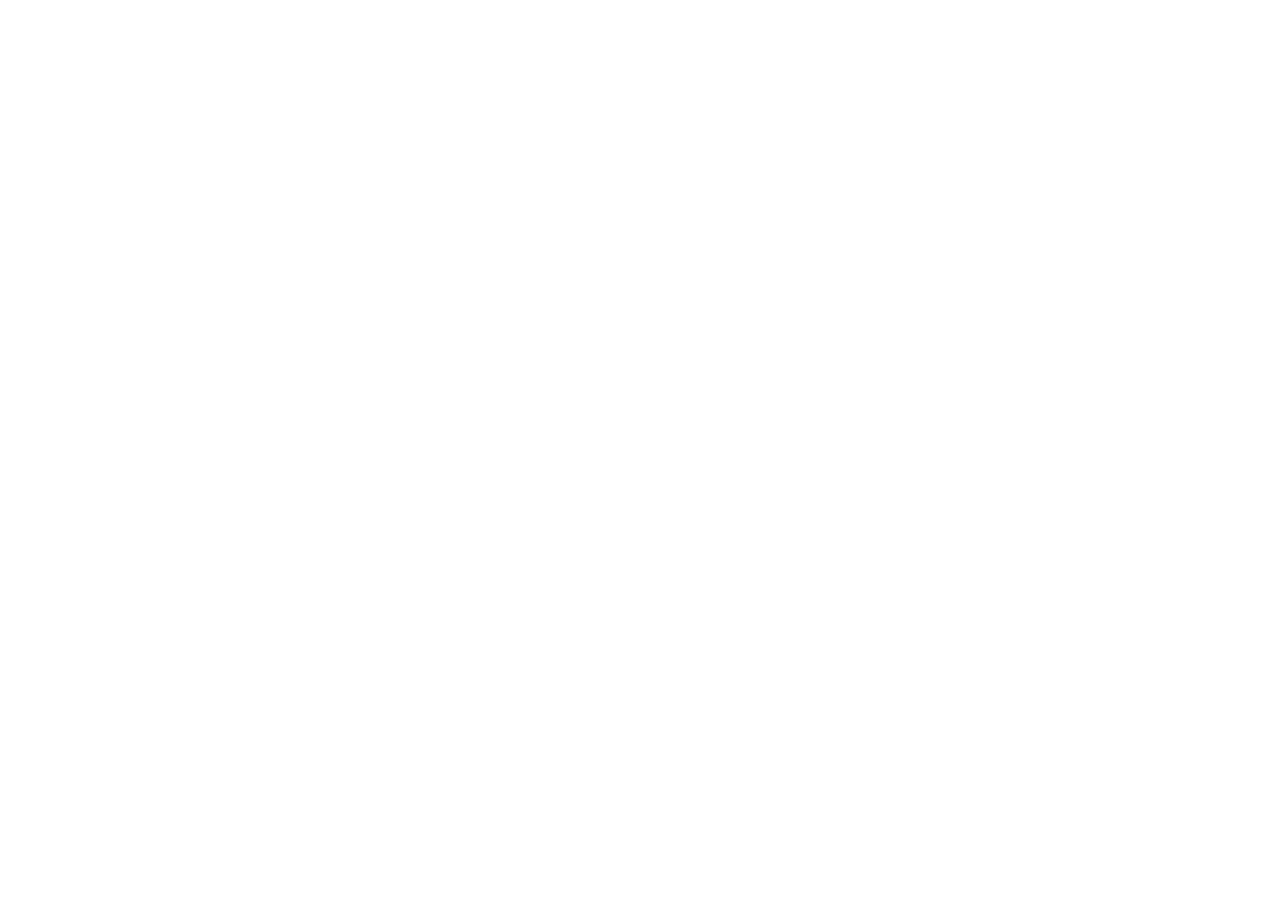
==== index.html @ b63dbd89 "refresh" ====
<!DOCTYPE html>
<html lang="ru">

<head>
    <meta charset="UTF-8">
    <meta http-equiv="X-UA-Compatible" content="IE=edge">
    <meta name="viewport" content="width=device-width, initial-scale=1.0">
    <title>Site</title>
</head>

<body>
    <div class="wrap">

    </div>
</body>

</html>
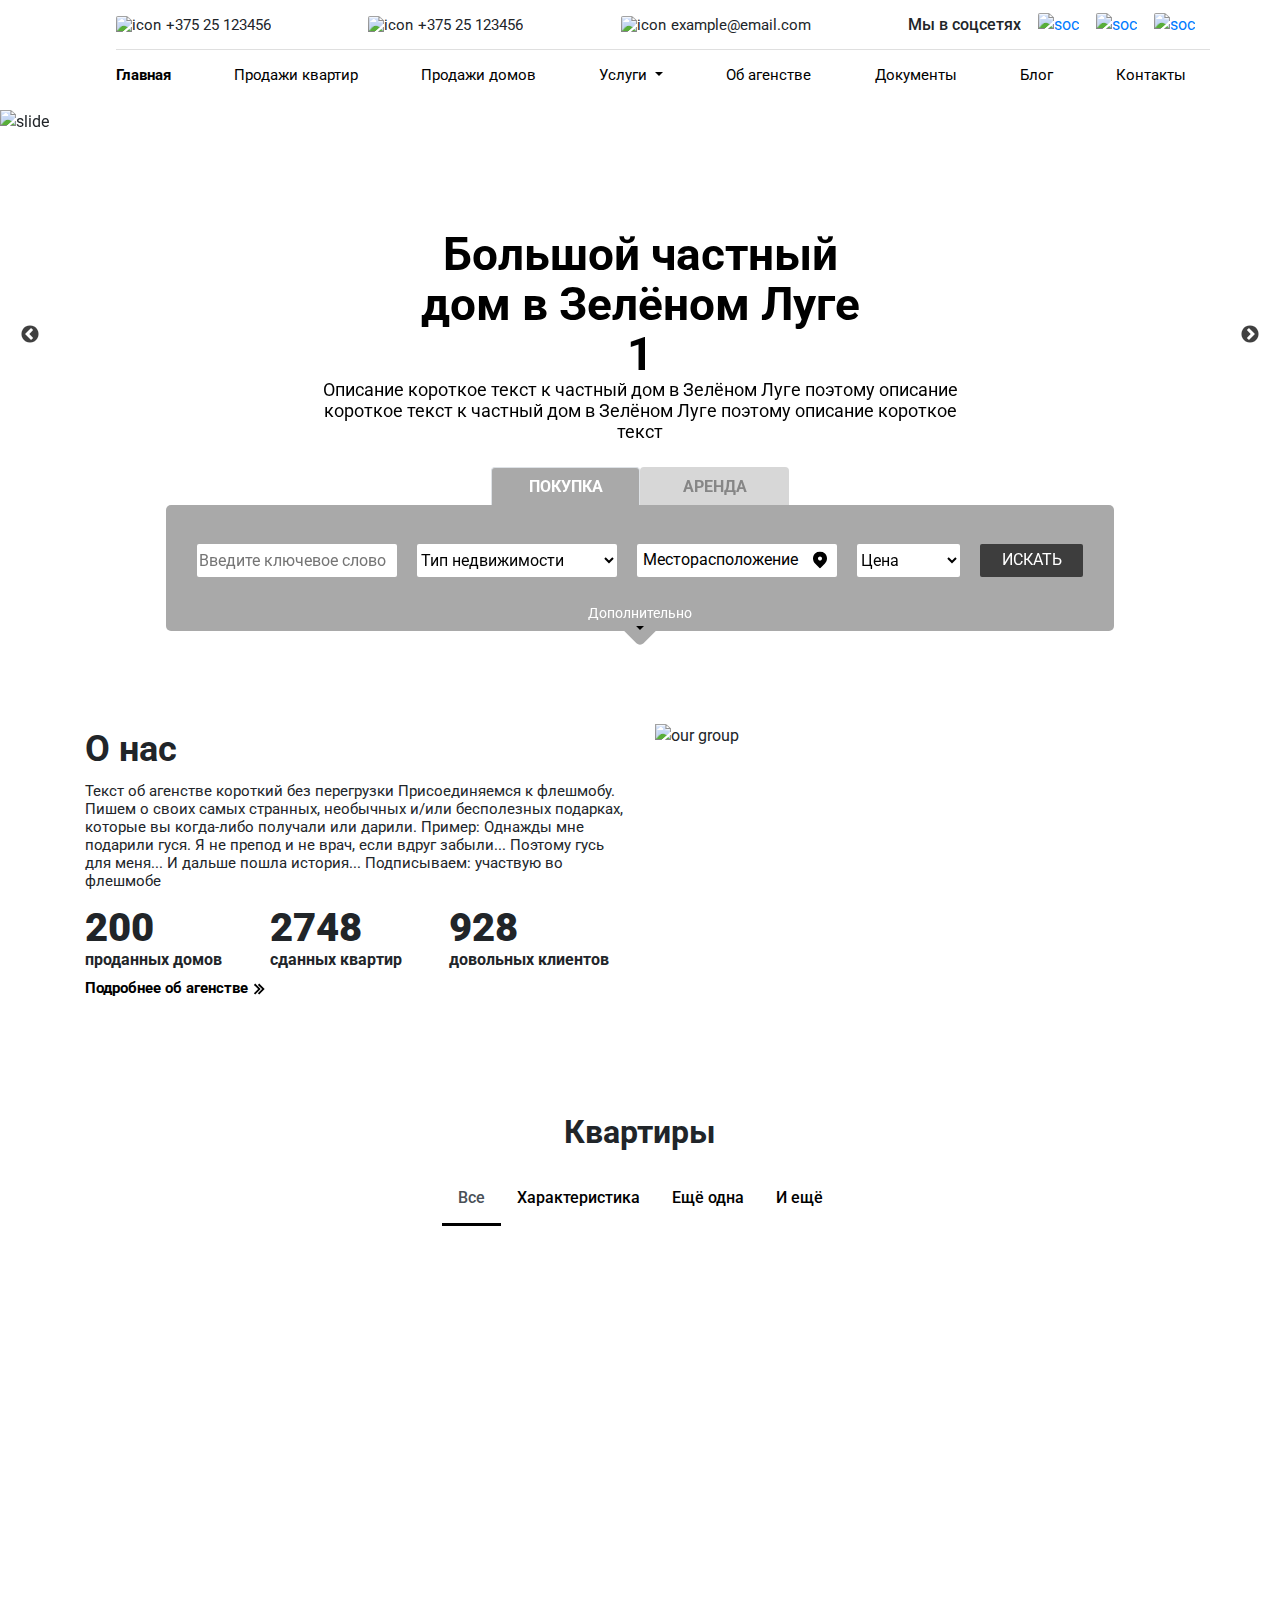
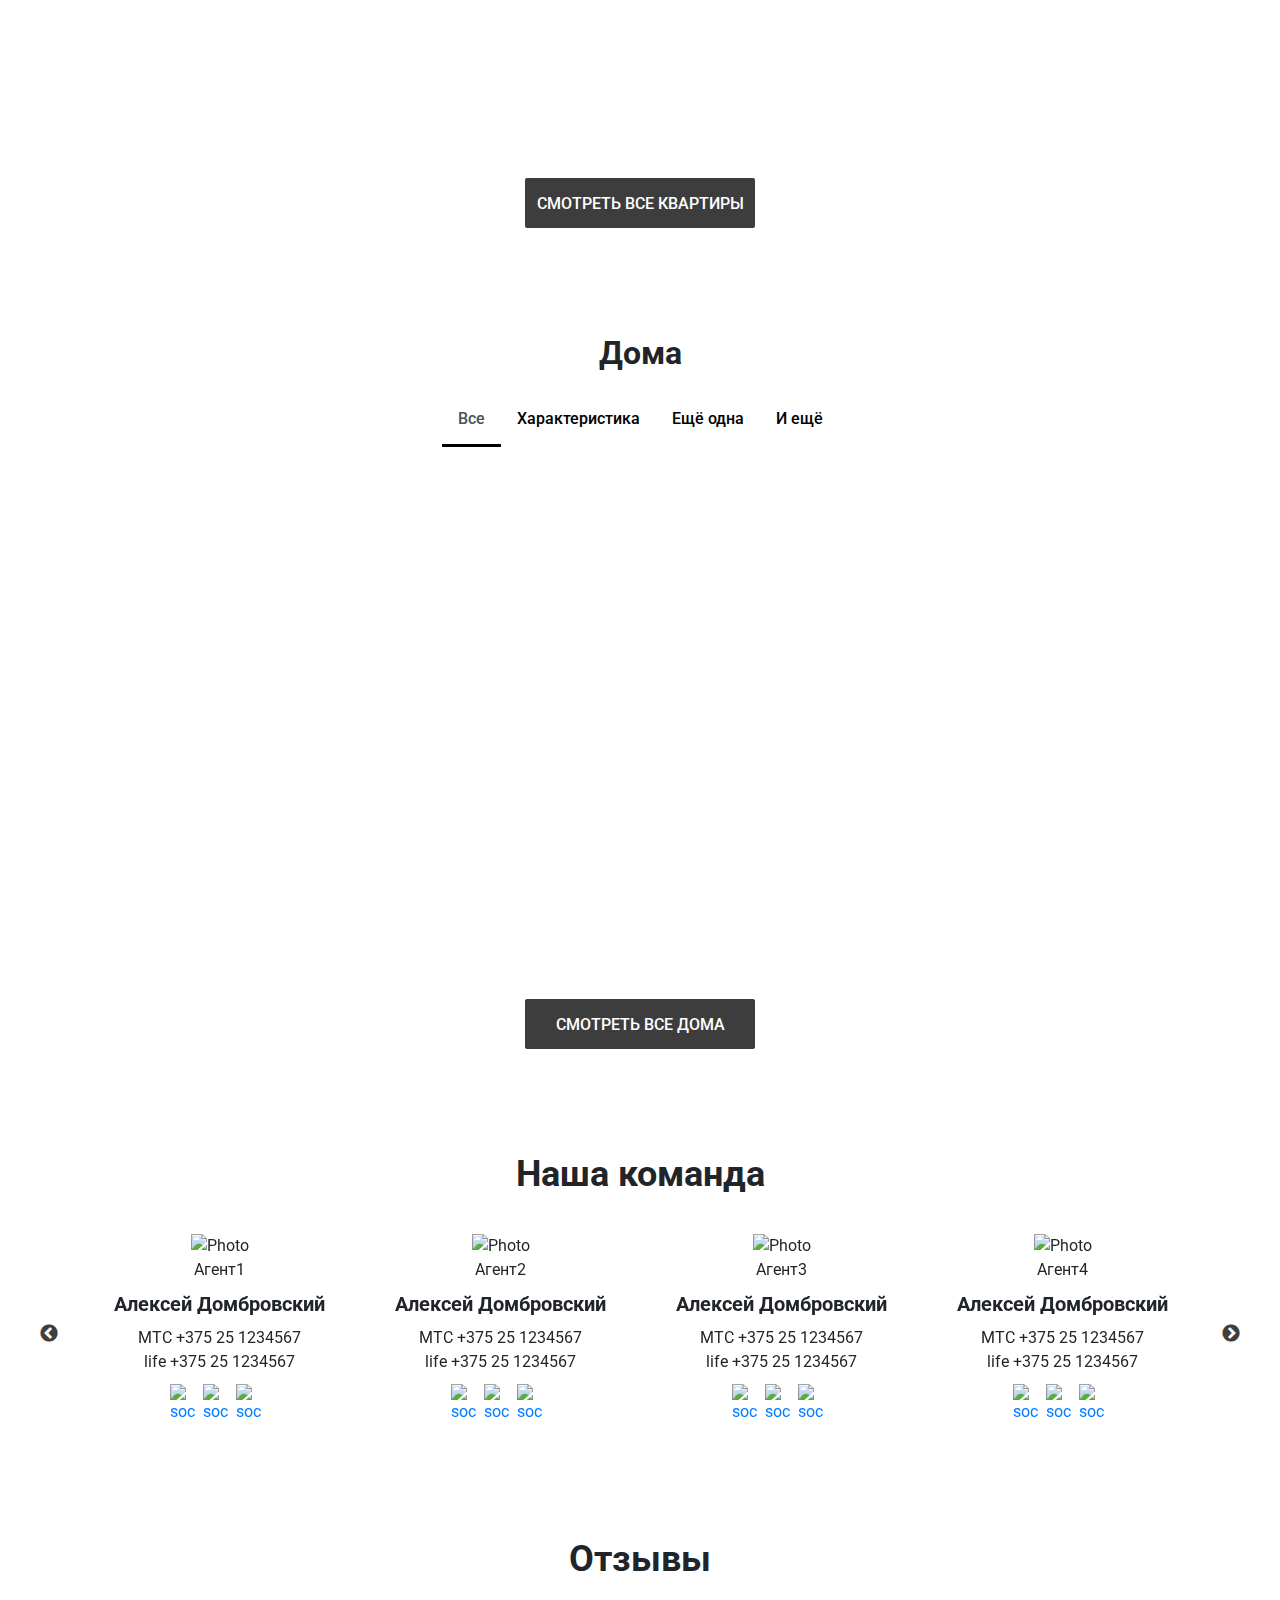
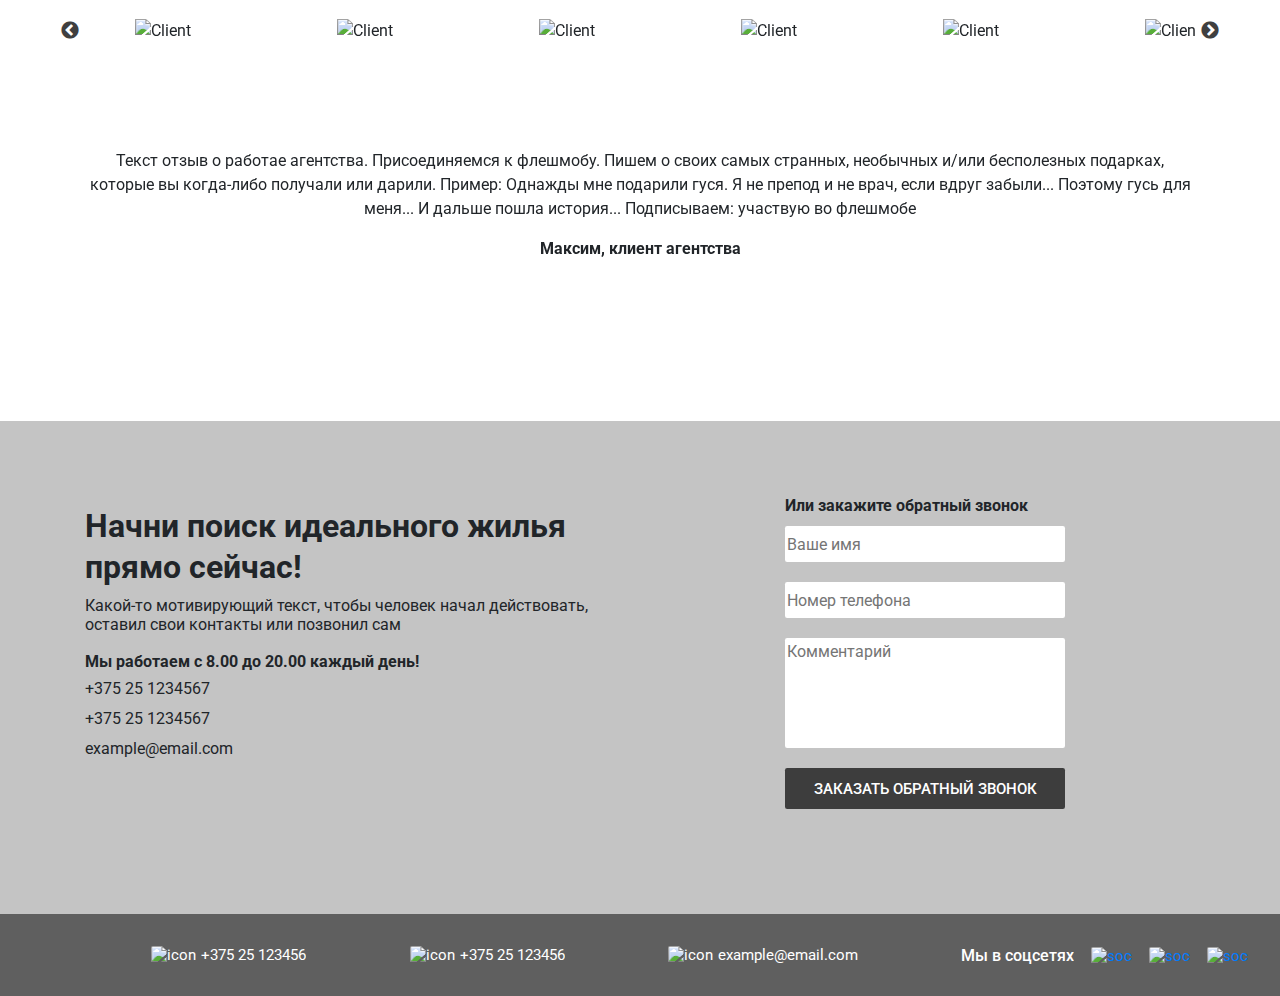
==== commit 702e17cc: "adding files" ====
--- a/index.html
+++ b/index.html
@@ -2,16 +2,1299 @@
 <html lang="ru">
 
 <head>
+    <title>Site</title>
     <meta charset="UTF-8">
     <meta http-equiv="X-UA-Compatible" content="IE=edge">
     <meta name="viewport" content="width=device-width, initial-scale=1.0">
-    <title>Site</title>
+    <link rel="shortcut icon" href="/favicon.png" type="image/png">
+    <link rel="stylesheet" href="https://stackpath.bootstrapcdn.com/bootstrap/4.5.2/css/bootstrap.min.css"
+        integrity="sha384-JcKb8q3iqJ61gNV9KGb8thSsNjpSL0n8PARn9HuZOnIxN0hoP+VmmDGMN5t9UJ0Z" crossorigin="anonymous">
+
+    <link rel="stylesheet" href="/libs/slick/slick.css">
+    <link rel="stylesheet" href="/libs/slick/slick-theme.css">
+    <link rel="stylesheet" href="/src/style/css/style.css">
 </head>
 
 <body>
-    <div class="wrap">
-
+
+    <div class="wrapper">
+
+        <!--
+            ##################################################################################
+                                                HEADER
+            ##################################################################################
+        -->
+        <div class="header container">
+            <div class="row">
+                <!-- *****LOGO -->
+                <a class="header__logo col-12 col-sm-auto navbar-brand" href="#">
+                    <img src="https://via.placeholder.com/107x72" alt="">
+                </a>
+                <!-- end-logo -->
+                <div class="menu header__menu col">
+                    <div class="row">
+
+                        <!-- *****CONTACTS -->
+                        <div class="contacts menu__contacts col-auto col-sm-12">
+                            <div class="contacts__item" title="+375 25 123456">
+                                <img src="https://via.placeholder.com/20x20" alt="icon">
+                                <span>+375 25 123456</span>
+                            </div>
+                            <div class="contacts__item" title="+375 25 123456">
+                                <img src="https://via.placeholder.com/20x20" alt="icon">
+                                <span>+375 25 123456</span>
+                            </div>
+                            <div class="contacts__item" title="example@email.com">
+                                <img src="https://via.placeholder.com/20x20" alt="icon">
+                                <span>example@email.com</span>
+                            </div>
+                            <div class="socials contacts__socials" title="Мы в соцсетях">
+                                <h6 class="socials__title">Мы в соцсетях</h6>
+                                <div class="socials__items">
+                                    <div class="socials__social-item"><a href="#"><img
+                                                src="https://via.placeholder.com/22x22" alt="soc"></a></div>
+                                    <div class="socials__social-item"><a href="#"><img
+                                                src="https://via.placeholder.com/22x22" alt="soc"></a></div>
+                                    <div class="socials__social-item"><a href="#"><img
+                                                src="https://via.placeholder.com/22x22" alt="soc"></a></div>
+                                </div>
+                            </div>
+                        </div>
+                        <!-- end-contacts -->
+                    </div>
+                    <div class="row">
+
+                        <!-- *****NAVIGATION -->
+                        <nav class="menu__navbar navbar navbar-expand-lg navbar-light">
+                            <button class="navbar-toggler" type="button" data-toggle="collapse"
+                                data-target="#navbarNavDropdown" aria-controls="navbarNavDropdown" aria-expanded="false"
+                                aria-label="Toggle navigation">
+                                <span class="navbar-toggler-icon"></span>
+                            </button>
+                            <div class="collapse navbar-collapse" id="navbarNavDropdown">
+                                <ul class="navbar-nav">
+                                    <li class="nav-item">
+                                        <a class="nav-link active" href="#">Главная</a>
+                                    </li>
+                                    <li class="nav-item">
+                                        <a class="nav-link" href="#">Продажи квартир</a>
+                                    </li>
+                                    <li class="nav-item">
+                                        <a class="nav-link" href="#">Продажи домов</a>
+                                    </li>
+                                    <li class="nav-item dropdown">
+                                        <a class="nav-link dropdown-toggle" href="#" id="navbarDropdownMenuLink"
+                                            data-toggle="dropdown" aria-haspopup="true" aria-expanded="false">
+                                            Услуги
+                                        </a>
+                                        <div class="dropdown-menu" aria-labelledby="navbarDropdownMenuLink">
+                                            <a class="dropdown-item" href="#">Продать недвижемость</a>
+                                            <a class="dropdown-item" href="#">Купить недвижемость</a>
+                                            <a class="dropdown-item" href="#">Консультация специалиста</a>
+                                            <a class="dropdown-item" href="#">Что-нибудь ещё...</a>
+                                        </div>
+                                    </li>
+                                    <li class="nav-item">
+                                        <a class="nav-link" href="#">Об агенстве</a>
+                                    </li>
+                                    <li class="nav-item">
+                                        <a class="nav-link" href="#">Документы</a>
+                                    </li>
+                                    <li class="nav-item">
+                                        <a class="nav-link" href="#">Блог</a>
+                                    </li>
+                                    <li class="nav-item">
+                                        <a class="nav-link" href="#">Контакты</a>
+                                    </li>
+                                </ul>
+                            </div>
+                        </nav>
+                        <!-- end-navigation -->
+                    </div>
+                </div>
+            </div>
+        </div>
+
+        <!--
+            ##################################################################################
+                                                TOP-SLIDER
+            ##################################################################################
+            TODO: ПЕРЕПИСАТЬ НА SLICK JS
+        -->
+        <div class="quick-choice container-fluid">
+            <div class="main-slider">
+                <div class="main-slider__slide">
+                    <img src="https://www.technohub.ro/wp-content/uploads/2015/01/Smartphone-1200x450.jpg" alt="slide">
+                    <div class="main-slider__text-block">
+                        <div class="main-slider__title">Большой частный дом в Зелёном Луге 1 </div>
+                        <div class="main-slider__description">Описание короткое текст к частный дом в Зелёном Луге
+                            поэтому
+                            описание короткое текст к частный дом в Зелёном Луге поэтому описание короткое текст</div>
+                    </div>
+                </div>
+                <div class="main-slider__slide">
+                    <img src="https://via.placeholder.com/1200x450" alt="slide">
+                    <div class="main-slider__text-block">
+                        <div class="main-slider__title">Большой частный дом в Зелёном Луге 2</div>
+                        <div class="main-slider__description">Описание короткое текст к частный дом в Зелёном Луге
+                            поэтому
+                            описание короткое текст к частный дом в Зелёном Луге поэтому описание короткое текст</div>
+                    </div>
+                </div>
+                <div class="main-slider__slide">
+                    <img src="https://via.placeholder.com/1200x450" alt="slide">
+                    <div class="main-slider__text-block">
+                        <div class="main-slider__title">Большой частный дом в Зелёном Луге</div>
+                        <div class="main-slider__description">Описание короткое текст к частный дом в Зелёном Луге
+                            поэтому
+                            описание короткое текст к частный дом в Зелёном Луге поэтому описание короткое текст</div>
+                    </div>
+                </div>
+            </div>
+        </div>
+
+        <!--
+            ##################################################################################
+                                              SEARCH-BOX
+            ##################################################################################
+        -->
+        <div class="action-block">
+            <!-- *****TABS -->
+            <div class="action-block__tabs">
+                <div class="nav nav-tabs" id="nav-tab" role="tablist">
+                    <a class="nav-item nav-link active" id="nav-buy-tab" data-toggle="tab" href="#nav-buy" role="tab"
+                        aria-controls="nav-buy" aria-selected="true">Покупка</a>
+                    <a class="nav-item nav-link" id="nav-rent-tab" data-toggle="tab" href="#nav-rent" role="tab"
+                        aria-controls="nav-rent" aria-selected="false">Аренда</a>
+                </div>
+            </div>
+            <!-- end-tabs -->
+            <!-- *****CONTENT -->
+            <div class="tab-content" id="nav-tabContent">
+                <div class="tab-pane fade show active" id="nav-buy" role="tabpanel" aria-labelledby="nav-buy-tab">
+                    <form action="myphp.php" method="GET" class="form action-block__form">
+                        <input class="form__keyword" type="text" placeholder="Введите ключевое слово" required>
+                        <select name="immovability" class="form__immovability" required>
+                            <option value="1">Тип недвижимости</option>
+                            <option value="2">Дом</option>
+                            <option value="3">Квартира</option>
+                            <option value="4">Квартира бабушки</option>
+                        </select>
+                        <button class="form__geoposition" name="geoposition" type="button" value="1">Месторасположение
+                            <svg width="14" height="17" viewBox="0 0 14 17" fill="none"
+                                xmlns="http://www.w3.org/2000/svg">
+                                <path fill-rule="evenodd" clip-rule="evenodd"
+                                    d="M2.04999 2.04999C3.36281 0.73717 5.14338 -0.000366211 6.99999 -0.000366211C8.8566 -0.000366211 10.6372 0.73717 11.95 2.04999C13.2628 3.36281 14.0003 5.14338 14.0003 6.99999C14.0003 8.8566 13.2628 10.6372 11.95 11.95L6.99999 16.9L2.04999 11.95C1.3999 11.3 0.88422 10.5283 0.532393 9.67894C0.180565 8.82961 -0.000518799 7.9193 -0.000518799 6.99999C-0.000518799 6.08068 0.180565 5.17037 0.532393 4.32104C0.88422 3.47172 1.3999 2.70001 2.04999 2.04999ZM6.99999 8.99999C7.53042 8.99999 8.03913 8.78928 8.4142 8.4142C8.78927 8.03913 8.99999 7.53042 8.99999 6.99999C8.99999 6.46956 8.78927 5.96085 8.4142 5.58578C8.03913 5.2107 7.53042 4.99999 6.99999 4.99999C6.46955 4.99999 5.96085 5.2107 5.58577 5.58578C5.2107 5.96085 4.99999 6.46956 4.99999 6.99999C4.99999 7.53042 5.2107 8.03913 5.58577 8.4142C5.96085 8.78928 6.46955 8.99999 6.99999 8.99999Z"
+                                    fill="black" />
+                            </svg>
+                        </button>
+                        <select class="form__cost" name="cost">
+                            <option value="0">Цена</option>
+                            <option value="1">Почему-то</option>
+                            <option value="2">тут</option>
+                            <option value="3">должен быть</option>
+                            <option value="4">список</option>
+                        </select>
+                        <input class="form__search" type="submit" value="ИСКАТЬ">
+                    </form>
+                </div>
+                <div class="tab-pane fade" id="nav-rent" role="tabpanel" aria-labelledby="nav-rent-tab">
+                    <form action="myphp.php" method="GET" class="form action-block__form">
+                        <input class="form__keyword" type="text" placeholder="Введите ключевое слово" required>
+                        <select name="immovability" class="form__immovability" required>
+                            <option value="1">Тип недвижимости</option>
+                            <option value="2">Дом</option>
+                            <option value="3">Квартира</option>
+                            <option value="4">Квартира бабушки</option>
+                        </select>
+                        <button class="form__geoposition" name="geoposition" type="button" value="1">Месторасположение
+                            <span class="geolocation-icon"><svg width="14" height="17" viewBox="0 0 14 17" fill="none"
+                                    xmlns="http://www.w3.org/2000/svg">
+                                    <path fill-rule="evenodd" clip-rule="evenodd"
+                                        d="M2.04999 2.04999C3.36281 0.73717 5.14338 -0.000366211 6.99999 -0.000366211C8.8566 -0.000366211 10.6372 0.73717 11.95 2.04999C13.2628 3.36281 14.0003 5.14338 14.0003 6.99999C14.0003 8.8566 13.2628 10.6372 11.95 11.95L6.99999 16.9L2.04999 11.95C1.3999 11.3 0.88422 10.5283 0.532393 9.67894C0.180565 8.82961 -0.000518799 7.9193 -0.000518799 6.99999C-0.000518799 6.08068 0.180565 5.17037 0.532393 4.32104C0.88422 3.47172 1.3999 2.70001 2.04999 2.04999ZM6.99999 8.99999C7.53042 8.99999 8.03913 8.78928 8.4142 8.4142C8.78927 8.03913 8.99999 7.53042 8.99999 6.99999C8.99999 6.46956 8.78927 5.96085 8.4142 5.58578C8.03913 5.2107 7.53042 4.99999 6.99999 4.99999C6.46955 4.99999 5.96085 5.2107 5.58577 5.58578C5.2107 5.96085 4.99999 6.46956 4.99999 6.99999C4.99999 7.53042 5.2107 8.03913 5.58577 8.4142C5.96085 8.78928 6.46955 8.99999 6.99999 8.99999Z"
+                                        fill="black" />
+                                </svg>
+                            </span>
+                        </button>
+                        <select class="form__cost" name="cost">
+                            <option value="0">Цена</option>
+                            <option value="1">Почему-то</option>
+                            <option value="2">тут</option>
+                            <option value="3">должен быть</option>
+                            <option value="4">список</option>
+                        </select>
+                        <input class="form__search" type="submit" value="ИСКАТЬ">
+                    </form>
+                </div>
+                <a class="form__additional" href="#">Дополнительно</a>
+            </div>
+            <!-- end-content -->
+        </div>
+
+        <!--
+            ##################################################################################
+                                              ABOUT US
+            ##################################################################################
+        -->
+        <div class="about-us container">
+            <div class="row">
+                <div class="about-us__info col-12 col-md-6">
+                    <h2>О нас</h2>
+                    <p>Текст об агенстве короткий без перегрузки Присоединяемся к флешмобу. Пишем о своих самых
+                        странных, необычных и/или бесполезных подарках, которые вы когда-либо получали или дарили.
+                        Пример:
+                        Однажды мне подарили гуся. Я не препод и не врач, если вдруг забыли... Поэтому гусь для меня...
+                        И дальше пошла история...
+                        Подписываем: участвую во флешмобе
+                    </p>
+                    <!-- *****STATISTICS -->
+                    <div class="about-us__statistic">
+                        <div class="about-us__stat">
+                            <div class="about-us__number-stat">200</div>
+                            <div class="about-us__title">проданных домов</div>
+                        </div>
+                        <div class="about-us__stat">
+                            <div class="about-us__number-stat">2748</div>
+                            <div class="about-us__title">сданных квартир</div>
+                        </div>
+                        <div class="about-us__stat">
+                            <div class="about-us__number-stat">928</div>
+                            <div class="about-us__title">довольных клиентов</div>
+                        </div>
+                    </div>
+                    <!-- end-statistics -->
+                    <a class="about-us__more-info" href="#">Подробнее об агенстве</a>
+                </div>
+                <img class="col-12 col-md-6" src="https://via.placeholder.com/533x363" alt="our group">
+            </div>
+        </div>
+        <!--
+            ##################################################################################
+                                                FLATS
+            ##################################################################################
+        -->
+        <div class="listImmovability container-fluid">
+            <h2>Квартиры</h2>
+            <div class="listImmovability__items">
+
+                <!-- *****FLATS TABS -->
+                <ul class="nav nav-tabs" id="flatsTab" role="tablist">
+                    <li class="nav-item">
+                        <a class="nav-link active" id="allFlats-tab" data-toggle="tab" href="#allFlats" role="tab"
+                            aria-controls="allFlats" aria-selected="true">Все</a>
+                    </li>
+                    <li class="nav-item">
+                        <a class="nav-link" id="characteristicF1-tab" data-toggle="tab" href="#characteristicF1"
+                            role="tab" aria-controls="characteristicF1" aria-selected="false">Характеристика</a>
+                    </li>
+                    <li class="nav-item">
+                        <a class="nav-link" id="characteristicF2-tab" data-toggle="tab" href="#characteristicF2"
+                            role="tab" aria-controls="characteristicF2" aria-selected="false">Ещё одна</a>
+                    </li>
+                    <li class="nav-item">
+                        <a class="nav-link" id="characteristicF3-tab" data-toggle="tab" href="#characteristicF3"
+                            role="tab" aria-controls="characteristicF3" aria-selected="false">И ещё</a>
+                    </li>
+                </ul>
+
+                <!-- *****FLATS CONTENT -->
+                <div class="tab-content" id="FlatsTabContent">
+                    <div class="tab-pane fade show active" id="allFlats" role="tabpanel" aria-labelledby="allFlats-tab">
+                        <div class="items">
+                            <div class="item">
+                                <div class="item__wrapper">
+                                    <div class="title">Lorem ipsum dolor sit amet.</div>
+                                    <div class="dots">
+                                        <div class="dot"></div>
+                                        <div class="dot"></div>
+                                        <div class="dot"></div>
+                                    </div>
+                                    <a href="#" class="link-item">Подробнее</a>
+                                </div>
+                            </div>
+                            <div class="item">
+                                <div class="item__wrapper">
+                                    <div class="title">Lorem ipsum dolor sit amet.</div>
+                                    <div class="dots">
+                                        <div class="dot"></div>
+                                        <div class="dot"></div>
+                                        <div class="dot"></div>
+                                    </div>
+                                    <a href="#" class="link-item">Подробнее</a>
+                                </div>
+                            </div>
+                            <div class="item">
+                                <div class="item__wrapper">
+                                    <div class="title">Lorem ipsum dolor sit amet.</div>
+                                    <div class="dots">
+                                        <div class="dot"></div>
+                                        <div class="dot"></div>
+                                        <div class="dot"></div>
+                                    </div>
+                                    <a href="#" class="link-item">Подробнее</a>
+                                </div>
+                            </div>
+                            <div class="item">
+                                <div class="item__wrapper">
+                                    <div class="title">Lorem ipsum dolor sit amet.</div>
+                                    <div class="dots">
+                                        <div class="dot"></div>
+                                        <div class="dot"></div>
+                                        <div class="dot"></div>
+                                    </div>
+                                    <a href="#" class="link-item">Подробнее</a>
+                                </div>
+                            </div>
+                            <div class="item">
+                                <div class="item__wrapper">
+                                    <div class="title">Lorem ipsum dolor sit amet.</div>
+                                    <div class="dots">
+                                        <div class="dot"></div>
+                                        <div class="dot"></div>
+                                        <div class="dot"></div>
+                                    </div>
+                                    <a href="#" class="link-item">Подробнее</a>
+                                </div>
+                            </div>
+                            <div class="item">
+                                <div class="item__wrapper">
+                                    <div class="title">Lorem ipsum dolor sit amet.</div>
+                                    <div class="dots">
+                                        <div class="dot"></div>
+                                        <div class="dot"></div>
+                                        <div class="dot"></div>
+                                    </div>
+                                    <a href="#" class="link-item">Подробнее</a>
+                                </div>
+                            </div>
+                            <div class="item">
+                                <div class="item__wrapper">
+                                    <div class="title">Lorem ipsum dolor sit amet.</div>
+                                    <div class="dots">
+                                        <div class="dot"></div>
+                                        <div class="dot"></div>
+                                        <div class="dot"></div>
+                                    </div>
+                                    <a href="#" class="link-item">Подробнее</a>
+                                </div>
+                            </div>
+                            <div class="item">
+                                <div class="item__wrapper">
+                                    <div class="title">Lorem ipsum dolor sit amet.</div>
+                                    <div class="dots">
+                                        <div class="dot"></div>
+                                        <div class="dot"></div>
+                                        <div class="dot"></div>
+                                    </div>
+                                    <a href="#" class="link-item">Подробнее</a>
+                                </div>
+                            </div>
+                        </div>
+                    </div>
+                    <div class="tab-pane fade" id="characteristicF1" role="tabpanel"
+                        aria-labelledby="characteristicF1-tab">
+                        <div class="items">
+                            <div class="item">
+                                <div class="item__wrapper">
+                                    <div class="title">Lorem ipsum dolor sit amet.</div>
+                                    <div class="dots">
+                                        <div class="dot"></div>
+                                        <div class="dot"></div>
+                                        <div class="dot"></div>
+                                    </div>
+                                    <a href="#" class="link-item">Подробнее</a>
+                                </div>
+                            </div>
+                            <div class="item">
+                                <div class="item__wrapper">
+                                    <div class="title">Lorem ipsum dolor sit amet.</div>
+                                    <div class="dots">
+                                        <div class="dot"></div>
+                                        <div class="dot"></div>
+                                        <div class="dot"></div>
+                                    </div>
+                                    <a href="#" class="link-item">Подробнее</a>
+                                </div>
+                            </div>
+                            <div class="item">
+                                <div class="item__wrapper">
+                                    <div class="title">Lorem ipsum dolor sit amet.</div>
+                                    <div class="dots">
+                                        <div class="dot"></div>
+                                        <div class="dot"></div>
+                                        <div class="dot"></div>
+                                    </div>
+                                    <a href="#" class="link-item">Подробнее</a>
+                                </div>
+                            </div>
+                            <div class="item">
+                                <div class="item__wrapper">
+                                    <div class="title">Lorem ipsum dolor sit amet.</div>
+                                    <div class="dots">
+                                        <div class="dot"></div>
+                                        <div class="dot"></div>
+                                        <div class="dot"></div>
+                                    </div>
+                                    <a href="#" class="link-item">Подробнее</a>
+                                </div>
+                            </div>
+                            <div class="item">
+                                <div class="item__wrapper">
+                                    <div class="title">Lorem ipsum dolor sit amet.</div>
+                                    <div class="dots">
+                                        <div class="dot"></div>
+                                        <div class="dot"></div>
+                                        <div class="dot"></div>
+                                    </div>
+                                    <a href="#" class="link-item">Подробнее</a>
+                                </div>
+                            </div>
+                            <div class="item">
+                                <div class="item__wrapper">
+                                    <div class="title">Lorem ipsum dolor sit amet.</div>
+                                    <div class="dots">
+                                        <div class="dot"></div>
+                                        <div class="dot"></div>
+                                        <div class="dot"></div>
+                                    </div>
+                                    <a href="#" class="link-item">Подробнее</a>
+                                </div>
+                            </div>
+                            <div class="item">
+                                <div class="item__wrapper">
+                                    <div class="title">Lorem ipsum dolor sit amet.</div>
+                                    <div class="dots">
+                                        <div class="dot"></div>
+                                        <div class="dot"></div>
+                                        <div class="dot"></div>
+                                    </div>
+                                    <a href="#" class="link-item">Подробнее</a>
+                                </div>
+                            </div>
+                            <div class="item">
+                                <div class="item__wrapper">
+                                    <div class="title">Lorem ipsum dolor sit amet.</div>
+                                    <div class="dots">
+                                        <div class="dot"></div>
+                                        <div class="dot"></div>
+                                        <div class="dot"></div>
+                                    </div>
+                                    <a href="#" class="link-item">Подробнее</a>
+                                </div>
+                            </div>
+                        </div>
+                    </div>
+                    <div class="tab-pane fade" id="characteristicF2" role="tabpanel"
+                        aria-labelledby="characteristicF2-tab">
+                        <div class="items">
+                            <div class="item">
+                                <div class="item__wrapper">
+                                    <div class="title">Lorem ipsum dolor sit amet.</div>
+                                    <div class="dots">
+                                        <div class="dot"></div>
+                                        <div class="dot"></div>
+                                        <div class="dot"></div>
+                                    </div>
+                                    <a href="#" class="link-item">Подробнее</a>
+                                </div>
+                            </div>
+                            <div class="item">
+                                <div class="item__wrapper">
+                                    <div class="title">Lorem ipsum dolor sit amet.</div>
+                                    <div class="dots">
+                                        <div class="dot"></div>
+                                        <div class="dot"></div>
+                                        <div class="dot"></div>
+                                    </div>
+                                    <a href="#" class="link-item">Подробнее</a>
+                                </div>
+                            </div>
+                            <div class="item">
+                                <div class="item__wrapper">
+                                    <div class="title">Lorem ipsum dolor sit amet.</div>
+                                    <div class="dots">
+                                        <div class="dot"></div>
+                                        <div class="dot"></div>
+                                        <div class="dot"></div>
+                                    </div>
+                                    <a href="#" class="link-item">Подробнее</a>
+                                </div>
+                            </div>
+                            <div class="item">
+                                <div class="item__wrapper">
+                                    <div class="title">Lorem ipsum dolor sit amet.</div>
+                                    <div class="dots">
+                                        <div class="dot"></div>
+                                        <div class="dot"></div>
+                                        <div class="dot"></div>
+                                    </div>
+                                    <a href="#" class="link-item">Подробнее</a>
+                                </div>
+                            </div>
+                            <div class="item">
+                                <div class="item__wrapper">
+                                    <div class="title">Lorem ipsum dolor sit amet.</div>
+                                    <div class="dots">
+                                        <div class="dot"></div>
+                                        <div class="dot"></div>
+                                        <div class="dot"></div>
+                                    </div>
+                                    <a href="#" class="link-item">Подробнее</a>
+                                </div>
+                            </div>
+                            <div class="item">
+                                <div class="item__wrapper">
+                                    <div class="title">Lorem ipsum dolor sit amet.</div>
+                                    <div class="dots">
+                                        <div class="dot"></div>
+                                        <div class="dot"></div>
+                                        <div class="dot"></div>
+                                    </div>
+                                    <a href="#" class="link-item">Подробнее</a>
+                                </div>
+                            </div>
+                            <div class="item">
+                                <div class="item__wrapper">
+                                    <div class="title">Lorem ipsum dolor sit amet.</div>
+                                    <div class="dots">
+                                        <div class="dot"></div>
+                                        <div class="dot"></div>
+                                        <div class="dot"></div>
+                                    </div>
+                                    <a href="#" class="link-item">Подробнее</a>
+                                </div>
+                            </div>
+                            <div class="item">
+                                <div class="item__wrapper">
+                                    <div class="title">Lorem ipsum dolor sit amet.</div>
+                                    <div class="dots">
+                                        <div class="dot"></div>
+                                        <div class="dot"></div>
+                                        <div class="dot"></div>
+                                    </div>
+                                    <a href="#" class="link-item">Подробнее</a>
+                                </div>
+                            </div>
+                        </div>
+                    </div>
+                    <div class="tab-pane fade" id="characteristicF3" role="tabpanel"
+                        aria-labelledby="characteristicF3-tab">
+                        <div class="items">
+                            <div class="item">
+                                <div class="item__wrapper">
+                                    <div class="title">Lorem ipsum dolor sit amet.</div>
+                                    <div class="dots">
+                                        <div class="dot"></div>
+                                        <div class="dot"></div>
+                                        <div class="dot"></div>
+                                    </div>
+                                    <a href="#" class="link-item">Подробнее</a>
+                                </div>
+                            </div>
+                            <div class="item">
+                                <div class="item__wrapper">
+                                    <div class="title">Lorem ipsum dolor sit amet.</div>
+                                    <div class="dots">
+                                        <div class="dot"></div>
+                                        <div class="dot"></div>
+                                        <div class="dot"></div>
+                                    </div>
+                                    <a href="#" class="link-item">Подробнее</a>
+                                </div>
+                            </div>
+                            <div class="item">
+                                <div class="item__wrapper">
+                                    <div class="title">Lorem ipsum dolor sit amet.</div>
+                                    <div class="dots">
+                                        <div class="dot"></div>
+                                        <div class="dot"></div>
+                                        <div class="dot"></div>
+                                    </div>
+                                    <a href="#" class="link-item">Подробнее</a>
+                                </div>
+                            </div>
+                            <div class="item">
+                                <div class="item__wrapper">
+                                    <div class="title">Lorem ipsum dolor sit amet.</div>
+                                    <div class="dots">
+                                        <div class="dot"></div>
+                                        <div class="dot"></div>
+                                        <div class="dot"></div>
+                                    </div>
+                                    <a href="#" class="link-item">Подробнее</a>
+                                </div>
+                            </div>
+                            <div class="item">
+                                <div class="item__wrapper">
+                                    <div class="title">Lorem ipsum dolor sit amet.</div>
+                                    <div class="dots">
+                                        <div class="dot"></div>
+                                        <div class="dot"></div>
+                                        <div class="dot"></div>
+                                    </div>
+                                    <a href="#" class="link-item">Подробнее</a>
+                                </div>
+                            </div>
+                            <div class="item">
+                                <div class="item__wrapper">
+                                    <div class="title">Lorem ipsum dolor sit amet.</div>
+                                    <div class="dots">
+                                        <div class="dot"></div>
+                                        <div class="dot"></div>
+                                        <div class="dot"></div>
+                                    </div>
+                                    <a href="#" class="link-item">Подробнее</a>
+                                </div>
+                            </div>
+                            <div class="item">
+                                <div class="item__wrapper">
+                                    <div class="title">Lorem ipsum dolor sit amet.</div>
+                                    <div class="dots">
+                                        <div class="dot"></div>
+                                        <div class="dot"></div>
+                                        <div class="dot"></div>
+                                    </div>
+                                    <a href="#" class="link-item">Подробнее</a>
+                                </div>
+                            </div>
+                            <div class="item">
+                                <div class="item__wrapper">
+                                    <div class="title">Lorem ipsum dolor sit amet.</div>
+                                    <div class="dots">
+                                        <div class="dot"></div>
+                                        <div class="dot"></div>
+                                        <div class="dot"></div>
+                                    </div>
+                                    <a href="#" class="link-item">Подробнее</a>
+                                </div>
+                            </div>
+                        </div>
+                    </div>
+                </div>
+            </div>
+            <a href="#" class="allItems">Смотреть все квартиры</a>
+        </div>
+        <!--
+            ##################################################################################
+                                                HOUSES
+            ##################################################################################
+        -->
+        <div class="listImmovability container-fluid">
+            <h2>Дома</h2>
+            <div class="listImmovability__items">
+
+                <!-- *****HOUSES TABS -->
+                <ul class="nav nav-tabs" id="housesTab" role="tablist">
+                    <li class="nav-item">
+                        <a class="nav-link active" id="allHouses-tab" data-toggle="tab" href="#all" role="tab"
+                            aria-controls="all" aria-selected="true">Все</a>
+                    </li>
+                    <li class="nav-item">
+                        <a class="nav-link" id="characteristicH1-tab" data-toggle="tab" href="#characteristicH1"
+                            role="tab" aria-controls="characteristicH1" aria-selected="false">Характеристика</a>
+                    </li>
+                    <li class="nav-item">
+                        <a class="nav-link" id="characteristicH2-tab" data-toggle="tab" href="#characteristicH2"
+                            role="tab" aria-controls="characteristicH2" aria-selected="false">Ещё одна</a>
+                    </li>
+                    <li class="nav-item">
+                        <a class="nav-link" id="characteristicH3-tab" data-toggle="tab" href="#characteristicH3"
+                            role="tab" aria-controls="characteristicH3" aria-selected="false">И ещё</a>
+                    </li>
+                </ul>
+
+                <!-- *****HOUSES CONTENT -->
+                <div class="tab-content" id="housesTabContent">
+                    <div class="tab-pane fade show active" id="allHouses" role="tabpanel"
+                        aria-labelledby="allHouses-tab">
+                        <div class="items">
+                            <div class="item">
+                                <div class="item__wrapper">
+                                    <div class="title">Lorem ipsum dolor sit amet.</div>
+                                    <div class="dots">
+                                        <div class="dot"></div>
+                                        <div class="dot"></div>
+                                        <div class="dot"></div>
+                                    </div>
+                                    <a href="#" class="link-item">Подробнее</a>
+                                </div>
+                            </div>
+                            <div class="item">
+                                <div class="item__wrapper">
+                                    <div class="title">Lorem ipsum dolor sit amet.</div>
+                                    <div class="dots">
+                                        <div class="dot"></div>
+                                        <div class="dot"></div>
+                                        <div class="dot"></div>
+                                    </div>
+                                    <a href="#" class="link-item">Подробнее</a>
+                                </div>
+                            </div>
+                            <div class="item">
+                                <div class="item__wrapper">
+                                    <div class="title">Lorem ipsum dolor sit amet.</div>
+                                    <div class="dots">
+                                        <div class="dot"></div>
+                                        <div class="dot"></div>
+                                        <div class="dot"></div>
+                                    </div>
+                                    <a href="#" class="link-item">Подробнее</a>
+                                </div>
+                            </div>
+                            <div class="item">
+                                <div class="item__wrapper">
+                                    <div class="title">Lorem ipsum dolor sit amet.</div>
+                                    <div class="dots">
+                                        <div class="dot"></div>
+                                        <div class="dot"></div>
+                                        <div class="dot"></div>
+                                    </div>
+                                    <a href="#" class="link-item">Подробнее</a>
+                                </div>
+                            </div>
+                            <div class="item">
+                                <div class="item__wrapper">
+                                    <div class="title">Lorem ipsum dolor sit amet.</div>
+                                    <div class="dots">
+                                        <div class="dot"></div>
+                                        <div class="dot"></div>
+                                        <div class="dot"></div>
+                                    </div>
+                                    <a href="#" class="link-item">Подробнее</a>
+                                </div>
+                            </div>
+                            <div class="item">
+                                <div class="item__wrapper">
+                                    <div class="title">Lorem ipsum dolor sit amet.</div>
+                                    <div class="dots">
+                                        <div class="dot"></div>
+                                        <div class="dot"></div>
+                                        <div class="dot"></div>
+                                    </div>
+                                    <a href="#" class="link-item">Подробнее</a>
+                                </div>
+                            </div>
+                            <div class="item">
+                                <div class="item__wrapper">
+                                    <div class="title">Lorem ipsum dolor sit amet.</div>
+                                    <div class="dots">
+                                        <div class="dot"></div>
+                                        <div class="dot"></div>
+                                        <div class="dot"></div>
+                                    </div>
+                                    <a href="#" class="link-item">Подробнее</a>
+                                </div>
+                            </div>
+                            <div class="item">
+                                <div class="item__wrapper">
+                                    <div class="title">Lorem ipsum dolor sit amet.</div>
+                                    <div class="dots">
+                                        <div class="dot"></div>
+                                        <div class="dot"></div>
+                                        <div class="dot"></div>
+                                    </div>
+                                    <a href="#" class="link-item">Подробнее</a>
+                                </div>
+                            </div>
+                        </div>
+                    </div>
+                    <div class="tab-pane fade" id="characteristicH1" role="tabpanel"
+                        aria-labelledby="characteristicH1-tab">
+                        <div class="items">
+                            <div class="item">
+                                <div class="item__wrapper">
+                                    <div class="title">Lorem ipsum dolor sit amet.</div>
+                                    <div class="dots">
+                                        <div class="dot"></div>
+                                        <div class="dot"></div>
+                                        <div class="dot"></div>
+                                    </div>
+                                    <a href="#" class="link-item">Подробнее</a>
+                                </div>
+                            </div>
+                            <div class="item">
+                                <div class="item__wrapper">
+                                    <div class="title">Lorem ipsum dolor sit amet.</div>
+                                    <div class="dots">
+                                        <div class="dot"></div>
+                                        <div class="dot"></div>
+                                        <div class="dot"></div>
+                                    </div>
+                                    <a href="#" class="link-item">Подробнее</a>
+                                </div>
+                            </div>
+                            <div class="item">
+                                <div class="item__wrapper">
+                                    <div class="title">Lorem ipsum dolor sit amet.</div>
+                                    <div class="dots">
+                                        <div class="dot"></div>
+                                        <div class="dot"></div>
+                                        <div class="dot"></div>
+                                    </div>
+                                    <a href="#" class="link-item">Подробнее</a>
+                                </div>
+                            </div>
+                            <div class="item">
+                                <div class="item__wrapper">
+                                    <div class="title">Lorem ipsum dolor sit amet.</div>
+                                    <div class="dots">
+                                        <div class="dot"></div>
+                                        <div class="dot"></div>
+                                        <div class="dot"></div>
+                                    </div>
+                                    <a href="#" class="link-item">Подробнее</a>
+                                </div>
+                            </div>
+                            <div class="item">
+                                <div class="item__wrapper">
+                                    <div class="title">Lorem ipsum dolor sit amet.</div>
+                                    <div class="dots">
+                                        <div class="dot"></div>
+                                        <div class="dot"></div>
+                                        <div class="dot"></div>
+                                    </div>
+                                    <a href="#" class="link-item">Подробнее</a>
+                                </div>
+                            </div>
+                            <div class="item">
+                                <div class="item__wrapper">
+                                    <div class="title">Lorem ipsum dolor sit amet.</div>
+                                    <div class="dots">
+                                        <div class="dot"></div>
+                                        <div class="dot"></div>
+                                        <div class="dot"></div>
+                                    </div>
+                                    <a href="#" class="link-item">Подробнее</a>
+                                </div>
+                            </div>
+                            <div class="item">
+                                <div class="item__wrapper">
+                                    <div class="title">Lorem ipsum dolor sit amet.</div>
+                                    <div class="dots">
+                                        <div class="dot"></div>
+                                        <div class="dot"></div>
+                                        <div class="dot"></div>
+                                    </div>
+                                    <a href="#" class="link-item">Подробнее</a>
+                                </div>
+                            </div>
+                            <div class="item">
+                                <div class="item__wrapper">
+                                    <div class="title">Lorem ipsum dolor sit amet.</div>
+                                    <div class="dots">
+                                        <div class="dot"></div>
+                                        <div class="dot"></div>
+                                        <div class="dot"></div>
+                                    </div>
+                                    <a href="#" class="link-item">Подробнее</a>
+                                </div>
+                            </div>
+                        </div>
+                    </div>
+                    <div class="tab-pane fade" id="characteristicH2" role="tabpanel"
+                        aria-labelledby="characteristicH2-tab">
+                        <div class="items">
+                            <div class="item">
+                                <div class="item__wrapper">
+                                    <div class="title">Lorem ipsum dolor sit amet.</div>
+                                    <div class="dots">
+                                        <div class="dot"></div>
+                                        <div class="dot"></div>
+                                        <div class="dot"></div>
+                                    </div>
+                                    <a href="#" class="link-item">Подробнее</a>
+                                </div>
+                            </div>
+                            <div class="item">
+                                <div class="item__wrapper">
+                                    <div class="title">Lorem ipsum dolor sit amet.</div>
+                                    <div class="dots">
+                                        <div class="dot"></div>
+                                        <div class="dot"></div>
+                                        <div class="dot"></div>
+                                    </div>
+                                    <a href="#" class="link-item">Подробнее</a>
+                                </div>
+                            </div>
+                            <div class="item">
+                                <div class="item__wrapper">
+                                    <div class="title">Lorem ipsum dolor sit amet.</div>
+                                    <div class="dots">
+                                        <div class="dot"></div>
+                                        <div class="dot"></div>
+                                        <div class="dot"></div>
+                                    </div>
+                                    <a href="#" class="link-item">Подробнее</a>
+                                </div>
+                            </div>
+                            <div class="item">
+                                <div class="item__wrapper">
+                                    <div class="title">Lorem ipsum dolor sit amet.</div>
+                                    <div class="dots">
+                                        <div class="dot"></div>
+                                        <div class="dot"></div>
+                                        <div class="dot"></div>
+                                    </div>
+                                    <a href="#" class="link-item">Подробнее</a>
+                                </div>
+                            </div>
+                            <div class="item">
+                                <div class="item__wrapper">
+                                    <div class="title">Lorem ipsum dolor sit amet.</div>
+                                    <div class="dots">
+                                        <div class="dot"></div>
+                                        <div class="dot"></div>
+                                        <div class="dot"></div>
+                                    </div>
+                                    <a href="#" class="link-item">Подробнее</a>
+                                </div>
+                            </div>
+                            <div class="item">
+                                <div class="item__wrapper">
+                                    <div class="title">Lorem ipsum dolor sit amet.</div>
+                                    <div class="dots">
+                                        <div class="dot"></div>
+                                        <div class="dot"></div>
+                                        <div class="dot"></div>
+                                    </div>
+                                    <a href="#" class="link-item">Подробнее</a>
+                                </div>
+                            </div>
+                            <div class="item">
+                                <div class="item__wrapper">
+                                    <div class="title">Lorem ipsum dolor sit amet.</div>
+                                    <div class="dots">
+                                        <div class="dot"></div>
+                                        <div class="dot"></div>
+                                        <div class="dot"></div>
+                                    </div>
+                                    <a href="#" class="link-item">Подробнее</a>
+                                </div>
+                            </div>
+                            <div class="item">
+                                <div class="item__wrapper">
+                                    <div class="title">Lorem ipsum dolor sit amet.</div>
+                                    <div class="dots">
+                                        <div class="dot"></div>
+                                        <div class="dot"></div>
+                                        <div class="dot"></div>
+                                    </div>
+                                    <a href="#" class="link-item">Подробнее</a>
+                                </div>
+                            </div>
+                        </div>
+                    </div>
+                    <div class="tab-pane fade" id="characteristicH3" role="tabpanel"
+                        aria-labelledby="characteristicH3-tab">
+                        <div class="items">
+                            <div class="item">
+                                <div class="item__wrapper">
+                                    <div class="title">Lorem ipsum dolor sit amet.</div>
+                                    <div class="dots">
+                                        <div class="dot"></div>
+                                        <div class="dot"></div>
+                                        <div class="dot"></div>
+                                    </div>
+                                    <a href="#" class="link-item">Подробнее</a>
+                                </div>
+                            </div>
+                            <div class="item">
+                                <div class="item__wrapper">
+                                    <div class="title">Lorem ipsum dolor sit amet.</div>
+                                    <div class="dots">
+                                        <div class="dot"></div>
+                                        <div class="dot"></div>
+                                        <div class="dot"></div>
+                                    </div>
+                                    <a href="#" class="link-item">Подробнее</a>
+                                </div>
+                            </div>
+                            <div class="item">
+                                <div class="item__wrapper">
+                                    <div class="title">Lorem ipsum dolor sit amet.</div>
+                                    <div class="dots">
+                                        <div class="dot"></div>
+                                        <div class="dot"></div>
+                                        <div class="dot"></div>
+                                    </div>
+                                    <a href="#" class="link-item">Подробнее</a>
+                                </div>
+                            </div>
+                            <div class="item">
+                                <div class="item__wrapper">
+                                    <div class="title">Lorem ipsum dolor sit amet.</div>
+                                    <div class="dots">
+                                        <div class="dot"></div>
+                                        <div class="dot"></div>
+                                        <div class="dot"></div>
+                                    </div>
+                                    <a href="#" class="link-item">Подробнее</a>
+                                </div>
+                            </div>
+                            <div class="item">
+                                <div class="item__wrapper">
+                                    <div class="title">Lorem ipsum dolor sit amet.</div>
+                                    <div class="dots">
+                                        <div class="dot"></div>
+                                        <div class="dot"></div>
+                                        <div class="dot"></div>
+                                    </div>
+                                    <a href="#" class="link-item">Подробнее</a>
+                                </div>
+                            </div>
+                            <div class="item">
+                                <div class="item__wrapper">
+                                    <div class="title">Lorem ipsum dolor sit amet.</div>
+                                    <div class="dots">
+                                        <div class="dot"></div>
+                                        <div class="dot"></div>
+                                        <div class="dot"></div>
+                                    </div>
+                                    <a href="#" class="link-item">Подробнее</a>
+                                </div>
+                            </div>
+                            <div class="item">
+                                <div class="item__wrapper">
+                                    <div class="title">Lorem ipsum dolor sit amet.</div>
+                                    <div class="dots">
+                                        <div class="dot"></div>
+                                        <div class="dot"></div>
+                                        <div class="dot"></div>
+                                    </div>
+                                    <a href="#" class="link-item">Подробнее</a>
+                                </div>
+                            </div>
+                            <div class="item">
+                                <div class="item__wrapper">
+                                    <div class="title">Lorem ipsum dolor sit amet.</div>
+                                    <div class="dots">
+                                        <div class="dot"></div>
+                                        <div class="dot"></div>
+                                        <div class="dot"></div>
+                                    </div>
+                                    <a href="#" class="link-item">Подробнее</a>
+                                </div>
+                            </div>
+                        </div>
+                    </div>
+                </div>
+            </div>
+            <a href="#" class="allItems">Смотреть все дома</a>
+        </div>
+
+        <!--
+            ##################################################################################
+                                                TEAM
+            ##################################################################################
+        -->
+        <div class="team container-fluid">
+            <h2>Наша команда</h2>
+            <!-- TODO: Изменить стрелочки -->
+            <div class="members-slider team__members container-fluid">
+                <div class="member">
+                    <img src="https://via.placeholder.com/250x250" alt="Photo" class="members__photo">
+                    <div class="member__place">Агент1</div>
+                    <h3 class="member__name">Алексей Домбровский</h3>
+                    <div class="member__phones">
+                        <div class="member__phone">МТС +375 25 1234567</div>
+                        <div class="member__phone">life +375 25 1234567</div>
+                    </div>
+                    <div class="member__socials">
+                        <a href="" class="member__social"><img src="https://via.placeholder.com/22x22" alt="soc"></a>
+                        <a href="" class="member__social"><img src="https://via.placeholder.com/22x22" alt="soc"></a>
+                        <a href="" class="member__social"><img src="https://via.placeholder.com/22x22" alt="soc"></a>
+                    </div>
+                </div>
+                <div class="member">
+                    <img src="https://via.placeholder.com/250x250" alt="Photo" class="members__photo">
+                    <div class="member__place">Агент2</div>
+                    <h3 class="member__name">Алексей Домбровский</h3>
+                    <div class="member__phones">
+                        <div class="member__phone">МТС +375 25 1234567</div>
+                        <div class="member__phone">life +375 25 1234567</div>
+                    </div>
+                    <div class="member__socials">
+                        <a href="" class="member__social"><img src="https://via.placeholder.com/22x22" alt="soc"></a>
+                        <a href="" class="member__social"><img src="https://via.placeholder.com/22x22" alt="soc"></a>
+                        <a href="" class="member__social"><img src="https://via.placeholder.com/22x22" alt="soc"></a>
+                    </div>
+                </div>
+                <div class="member">
+                    <img src="https://via.placeholder.com/250x250" alt="Photo" class="members__photo">
+                    <div class="member__place">Агент3</div>
+                    <h3 class="member__name">Алексей Домбровский</h3>
+                    <div class="member__phones">
+                        <div class="member__phone">МТС +375 25 1234567</div>
+                        <div class="member__phone">life +375 25 1234567</div>
+                    </div>
+                    <div class="member__socials">
+                        <a href="" class="member__social"><img src="https://via.placeholder.com/22x22" alt="soc"></a>
+                        <a href="" class="member__social"><img src="https://via.placeholder.com/22x22" alt="soc"></a>
+                        <a href="" class="member__social"><img src="https://via.placeholder.com/22x22" alt="soc"></a>
+                    </div>
+                </div>
+                <div class="member">
+                    <img src="https://via.placeholder.com/250x250" alt="Photo" class="members__photo">
+                    <div class="member__place">Агент4</div>
+                    <h3 class="member__name">Алексей Домбровский</h3>
+                    <div class="member__phones">
+                        <div class="member__phone">МТС +375 25 1234567</div>
+                        <div class="member__phone">life +375 25 1234567</div>
+                    </div>
+                    <div class="member__socials">
+                        <a href="" class="member__social"><img src="https://via.placeholder.com/22x22" alt="soc"></a>
+                        <a href="" class="member__social"><img src="https://via.placeholder.com/22x22" alt="soc"></a>
+                        <a href="" class="member__social"><img src="https://via.placeholder.com/22x22" alt="soc"></a>
+                    </div>
+                </div>
+                <div class="member">
+                    <img src="https://via.placeholder.com/250x250" alt="Photo" class="members__photo">
+                    <div class="member__place">Агент5</div>
+                    <h3 class="member__name">Алексей Домбровский</h3>
+                    <div class="member__phones">
+                        <div class="member__phone">МТС +375 25 1234567</div>
+                        <div class="member__phone">life +375 25 1234567</div>
+                    </div>
+                    <div class="member__socials">
+                        <a href="" class="member__social"><img src="https://via.placeholder.com/22x22" alt="soc"></a>
+                        <a href="" class="member__social"><img src="https://via.placeholder.com/22x22" alt="soc"></a>
+                        <a href="" class="member__social"><img src="https://via.placeholder.com/22x22" alt="soc"></a>
+                    </div>
+                </div>
+
+            </div>
+        </div>
+
+        <!--
+            ##################################################################################
+                                                FEEDBACK
+            ##################################################################################
+        -->
+        <div class="feedback container">
+            <h2>Отзывы</h2>
+            <div class="feedback-photo-slider">
+                <img src="https://via.placeholder.com/150x150" alt="Client">
+                <img src="https://via.placeholder.com/150x150" alt="Client">
+                <img src="https://via.placeholder.com/150x150" alt="Client">
+                <img src="https://via.placeholder.com/150x150" alt="Client">
+                <img src="https://via.placeholder.com/150x150" alt="Client">
+                <img src="https://via.placeholder.com/150x150" alt="Client">
+            </div>
+            <div class="feedback-text-slider">
+                <div class="feedback">
+                    <p>Текст отзыв о работае агентства. Присоединяемся к флешмобу. Пишем о своих самых странных,
+                        необычных и/или бесполезных подарках, которые вы когда-либо получали или дарили.
+                        Пример:
+                        Однажды мне подарили гуся. Я не препод и не врач, если вдруг забыли... Поэтому гусь для меня...
+                        И дальше пошла история...
+                        Подписываем: участвую во флешмобе
+                    </p>
+                    <div class="feedback-text-slider__author">Максим, клиент агентства</div>
+                </div>
+                <div class="feedback">
+                    <p>Lorem ipsum dolor sit, amet consectetur adipisicing elit. Nemo, eligendi.
+                    </p>
+                    <div class="feedback-text-slider__author">Антон</div>
+                </div>
+                <div class="feedback">
+                    <p>Lorem ipsum, dolor sit amet consectetur adipisicing elit. Molestias ad nam autem veniam labore
+                        quod?
+                    </p>
+                    <div class="feedback-text-slider__author">Игнат</div>
+                </div>
+                <div class="feedback">
+                    <p>Lorem ipsum dolor sit amet consectetur adipisicing elit. Architecto assumenda modi laudantium
+                        perferendis.
+                    </p>
+                    <div class="feedback-text-slider__author">Артем</div>
+                </div>
+                <div class="feedback">
+                    <p>Lorem ipsum dolor sit, amet consectetur adipisicing elit. Possimus totam voluptas consectetur
+                        adipisci quos.
+                    </p>
+                    <div class="feedback-text-slider__author">Гриша</div>
+                </div>
+                <div class="feedback">
+                    <p>Lorem ipsum dolor sit, amet consectetur adipisicing elit. Magni.
+                    </p>
+                    <div class="feedback-text-slider__author">Артур</div>
+                </div>
+            </div>
+        </div>
+
+        <div class="callback container-fluid">
+            <div class="container">
+                <div class="row">
+                    <div class="callback__info col-12 col-md-6">
+                        <h2>Начни поиск идеального жилья прямо сейчас!</h2>
+                        <p>Какой-то мотивирующий текст, чтобы человек начал действовать, оставил свои контакты или
+                            позвонил сам</p>
+                        <time>Мы работаем с 8.00 до 20.00 каждый день!</time>
+                        <div class="callback__contacts">
+                            <div class="contact">+375 25 1234567</div>
+                            <div class="contact">+375 25 1234567</div>
+                            <div class="contact">example@email.com</div>
+                        </div>
+                    </div>
+                    <div class="callback__form col-12 col-md-6">
+                        <form action="myphp.php" method="POST">
+                            <h3>Или закажите обратный звонок</h3>
+                            <input type="text" placeholder="Ваше имя" class="callback__name" required>
+                            <input type="text" placeholder="Номер телефона" class="callback__tel" required>
+                            <textarea name="" id="" cols="30" rows="10" placeholder="Комментарий"></textarea>
+                            <button type="submit" class="callback__send">Заказать обратный звонок</button>
+                        </form>
+                    </div>
+                </div>
+            </div>
+        </div>
+
+        <footer class="footer container-fluid">
+            <div class="contacts menu__contacts">
+                <a class="fooer__logo navbar-brand" href="#">
+                    <img src="https://via.placeholder.com/107x72" alt="">
+                </a>
+                <div class="contacts__item" title="+375 25 123456">
+                    <img src="https://via.placeholder.com/20x20" alt="icon">
+                    <span>+375 25 123456</span>
+                </div>
+                <div class="contacts__item" title="+375 25 123456">
+                    <img src="https://via.placeholder.com/20x20" alt="icon">
+                    <span>+375 25 123456</span>
+                </div>
+                <div class="contacts__item" title="example@email.com">
+                    <img src="https://via.placeholder.com/20x20" alt="icon">
+                    <span>example@email.com</span>
+                </div>
+                <div class="socials contacts__socials" title="Мы в соцсетях">
+                    <h6 class="socials__title">Мы в соцсетях</h6>
+                    <div class="socials__items">
+                        <div class="socials__social-item"><a href="#"><img src="https://via.placeholder.com/22x22"
+                                    alt="soc"></a></div>
+                        <div class="socials__social-item"><a href="#"><img src="https://via.placeholder.com/22x22"
+                                    alt="soc"></a></div>
+                        <div class="socials__social-item"><a href="#"><img src="https://via.placeholder.com/22x22"
+                                    alt="soc"></a></div>
+                    </div>
+                </div>
+            </div>
+        </footer>
     </div>
+
+
+
+    <script type="text/javascript" src="//code.jquery.com/jquery-1.11.0.min.js"></script>
+    <script type="text/javascript" src="//code.jquery.com/jquery-migrate-1.2.1.min.js"></script>
+    <script src="/libs/slick/slick.min.js"></script>
+
+    <script src="https://stackpath.bootstrapcdn.com/bootstrap/4.5.2/js/bootstrap.min.js"
+        integrity="sha384-B4gt1jrGC7Jh4AgTPSdUtOBvfO8shuf57BaghqFfPlYxofvL8/KUEfYiJOMMV+rV"
+        crossorigin="anonymous"></script>
+    <script src="https://stackpath.bootstrapcdn.com/bootstrap/4.5.2/js/bootstrap.bundle.min.js"
+        integrity="sha384-LtrjvnR4Twt/qOuYxE721u19sVFLVSA4hf/rRt6PrZTmiPltdZcI7q7PXQBYTKyf"
+        crossorigin="anonymous"></script>
+
+    <script src="/src/js/main.js"></script>
 </body>
 
 </html>--- a/src/style/css/style.css
+++ b/src/style/css/style.css
@@ -0,0 +1,1051 @@
+@import url("https://fonts.googleapis.com/css2?family=Roboto:wght@400;700;900&display=swap");
+.wrapper {
+  overflow: hidden;
+}
+
+.slick-slide:focus {
+  outline: none;
+}
+
+.slick-slide {
+  cursor: -webkit-grab;
+  cursor: grab;
+}
+
+.slick-prev:before,
+.slick-next:before {
+  color: black;
+}
+
+.header {
+  min-height: 100px;
+  margin-bottom: 10px;
+}
+
+.header__logo {
+  display: -webkit-box;
+  display: -ms-flexbox;
+  display: flex;
+  min-height: 100px;
+  -webkit-box-align: center;
+      -ms-flex-align: center;
+          align-items: center;
+  -webkit-box-pack: center;
+      -ms-flex-pack: center;
+          justify-content: center;
+}
+
+.menu__contacts {
+  display: -webkit-box;
+  display: -ms-flexbox;
+  display: flex;
+  -webkit-box-align: center;
+      -ms-flex-align: center;
+          align-items: center;
+  -webkit-box-pack: justify;
+      -ms-flex-pack: justify;
+          justify-content: space-between;
+  border-bottom: 1px solid #dfdfdf;
+}
+
+.menu .nav-link,
+.menu .contacts__item {
+  font: 15px Roboto, Oxygen, Ubuntu, Cantarell, "Open Sans", "Helvetica Neue", sans-serif;
+}
+
+.menu__contacts, .menu__navbar {
+  min-height: 50px;
+}
+
+.menu__navbar {
+  width: 100%;
+  padding-left: 0;
+}
+
+.menu__navbar .navbar-nav {
+  display: -webkit-box;
+  display: -ms-flexbox;
+  display: flex;
+  -webkit-box-pack: justify;
+      -ms-flex-pack: justify;
+          justify-content: space-between;
+  width: 100%;
+}
+
+.menu__navbar .nav-item .active {
+  font-weight: bold;
+}
+
+.menu__navbar .nav-link {
+  color: #000 !important;
+  padding-left: 0 !important;
+}
+
+.menu__navbar .dropdown-item:active {
+  background: #2e2e2e;
+}
+
+.contacts {
+  padding-left: 0;
+}
+
+.contacts__item {
+  display: -webkit-box;
+  display: -ms-flexbox;
+  display: flex;
+  -webkit-box-orient: horizontal;
+  -webkit-box-direction: normal;
+      -ms-flex-direction: row;
+          flex-direction: row;
+  -ms-flex-wrap: nowrap;
+      flex-wrap: nowrap;
+  -webkit-box-align: center;
+      -ms-flex-align: center;
+          align-items: center;
+  text-overflow: ellipsis;
+  white-space: nowrap;
+  overflow: hidden;
+}
+
+.contacts__item > img {
+  margin-right: 5px;
+  border-radius: 2px;
+}
+
+.socials {
+  display: -webkit-box;
+  display: -ms-flexbox;
+  display: flex;
+  -webkit-box-pack: justify;
+      -ms-flex-pack: justify;
+          justify-content: space-between;
+}
+
+.socials__title {
+  -ms-flex-item-align: center;
+      -ms-grid-row-align: center;
+      align-self: center;
+  margin: 0 !important;
+  text-overflow: ellipsis;
+  white-space: nowrap;
+  overflow: hidden;
+}
+
+.socials__items {
+  display: -webkit-box;
+  display: -ms-flexbox;
+  display: flex;
+  -webkit-box-align: center;
+      -ms-flex-align: center;
+          align-items: center;
+}
+
+.socials__social-item {
+  margin-left: 17px;
+}
+
+.socials__social-item img {
+  border-radius: 2px;
+}
+
+.quick-choice {
+  margin: 0;
+  padding: 0;
+}
+
+.main-slider {
+  height: 450px;
+}
+
+.main-slider .slick-prev {
+  left: 20px;
+  z-index: 9999;
+}
+
+.main-slider .slick-next {
+  right: 20px;
+  z-index: 9999;
+}
+
+.main-slider__slide,
+.main-slider img {
+  height: 450px;
+  width: 100vw;
+  -o-object-fit: cover;
+     object-fit: cover;
+  position: relative;
+}
+
+.main-slider__text-block {
+  display: -webkit-box;
+  display: -ms-flexbox;
+  display: flex;
+  -webkit-box-orient: vertical;
+  -webkit-box-direction: normal;
+      -ms-flex-direction: column;
+          flex-direction: column;
+  -webkit-box-align: center;
+      -ms-flex-align: center;
+          align-items: center;
+  -webkit-box-pack: center;
+      -ms-flex-pack: center;
+          justify-content: center;
+  text-align: center;
+  position: absolute;
+  left: 50%;
+  top: 50%;
+  -webkit-transform: translate(-50%, -50%);
+          transform: translate(-50%, -50%);
+}
+
+.main-slider__title {
+  width: 475px;
+  font: 46px Roboto;
+  color: #000;
+  font-style: normal;
+  font-weight: 700;
+  line-height: 50px;
+  letter-spacing: 0em;
+  text-align: center;
+}
+
+.main-slider__description {
+  font: 18px Roboto;
+  font-style: normal;
+  color: #000;
+  font-weight: normal;
+  line-height: 21px;
+  text-align: center;
+}
+
+.action-block {
+  display: -webkit-box;
+  display: -ms-flexbox;
+  display: flex;
+  -webkit-box-orient: vertical;
+  -webkit-box-direction: normal;
+      -ms-flex-direction: column;
+          flex-direction: column;
+  -webkit-box-align: center;
+      -ms-flex-align: center;
+          align-items: center;
+  position: relative;
+  top: -93px;
+}
+
+.action-block .nav-tabs {
+  display: -webkit-box;
+  display: -ms-flexbox;
+  display: flex;
+  -webkit-box-pack: center;
+      -ms-flex-pack: center;
+          justify-content: center;
+  border: none;
+}
+
+.action-block .nav-item {
+  display: -webkit-box;
+  display: -ms-flexbox;
+  display: flex;
+  -webkit-box-pack: center;
+      -ms-flex-pack: center;
+          justify-content: center;
+  -webkit-box-align: center;
+      -ms-flex-align: center;
+          align-items: center;
+  width: 149px;
+  height: 39px;
+  font-family: 14px Roboto, Oxygen, Ubuntu, Cantarell, "Open Sans", "Helvetica Neue", sans-serif;
+  font-style: normal;
+  font-weight: 700;
+  line-height: 16px;
+  letter-spacing: 0em;
+  text-align: left;
+  color: #868686;
+  text-transform: uppercase;
+  background: #d7d7d7;
+}
+
+.action-block .nav-item.active {
+  font-family: 14px Roboto, Oxygen, Ubuntu, Cantarell, "Open Sans", "Helvetica Neue", sans-serif;
+  font-style: normal;
+  font-weight: 700;
+  line-height: 16px;
+  letter-spacing: 0em;
+  text-align: left;
+  color: #ffffff !important;
+  background: #a9a9a9;
+}
+
+.action-block .tab-content {
+  width: 948px;
+  min-height: 90px;
+  padding: 10px;
+  background: #a9a9a9;
+  border-radius: 5px;
+}
+
+.action-block .tab-content .form__additional {
+  display: block;
+  text-align: center;
+  font: 14px Roboto, Oxygen, Ubuntu, Cantarell, "Open Sans", "Helvetica Neue", sans-serif;
+  font-style: normal;
+  font-weight: normal;
+  line-height: 16px;
+  color: #ffffff;
+  position: relative;
+}
+
+.action-block .tab-content .form__additional:hover {
+  text-decoration: none;
+}
+
+.action-block .tab-content .form__additional::after {
+  content: "";
+  display: block;
+  height: 8px;
+  width: 8px;
+  border-radius: 0px;
+  position: absolute;
+  -webkit-transform: translateX(-50%) rotate(-90deg);
+          transform: translateX(-50%) rotate(-90deg);
+  left: 50%;
+  bottom: -80%;
+  background-image: url([data-uri]);
+}
+
+.action-block .tab-content .form__additional::before {
+  content: "";
+  display: block;
+  width: 100px;
+  height: 100px;
+  position: absolute;
+  -webkit-transform: translateX(-50%) rotate(45deg);
+          transform: translateX(-50%) rotate(45deg);
+  border-radius: 5px;
+  left: 50%;
+  bottom: -30%;
+  background: #a9a9a9;
+  z-index: -1;
+}
+
+.action-block .tab-pane {
+  height: 100%;
+}
+
+.form {
+  display: -webkit-box;
+  display: -ms-flexbox;
+  display: flex;
+  min-height: 90px;
+  -webkit-box-pack: center;
+      -ms-flex-pack: center;
+          justify-content: center;
+  -webkit-box-align: center;
+      -ms-flex-align: center;
+          align-items: center;
+}
+
+.form * {
+  font-family: Roboto, Oxygen, Ubuntu, Cantarell, "Open Sans", "Helvetica Neue", sans-serif;
+}
+
+.form__keyword {
+  width: 200px;
+  height: 33px;
+  outline: none;
+  border: none;
+  background: #ffffff;
+  border-radius: 2px;
+  margin-right: 20px;
+}
+
+.form__immovability {
+  width: 200px;
+  height: 33px;
+  outline: none;
+  border: none;
+  margin-right: 20px;
+  background: #ffffff;
+  border-radius: 2px;
+}
+
+.form__geoposition {
+  width: 200px;
+  height: 33px;
+  outline: none;
+  border: none;
+  margin-right: 20px;
+  text-align: left;
+  border-radius: 2px;
+  background: #ffffff;
+  position: relative;
+}
+
+.form__geoposition svg {
+  width: 14px;
+  height: 17px;
+  -webkit-transform: translateY(-50%);
+          transform: translateY(-50%);
+  position: absolute;
+  top: 50%;
+  right: 10px;
+}
+
+.form__cost {
+  width: 103px;
+  height: 33px;
+  outline: none;
+  border: none;
+  margin-right: 20px;
+  background: #ffffff;
+  border-radius: 2px;
+}
+
+.form__search {
+  font-family: 14px Roboto, Oxygen, Ubuntu, Cantarell, "Open Sans", "Helvetica Neue", sans-serif;
+  font-weight: 400;
+  line-height: 16px;
+  letter-spacing: 0em;
+  text-align: center;
+  width: 103px;
+  height: 33px;
+  color: #fff;
+  outline: none;
+  border: none;
+  background: #3d3d3d;
+  border-radius: 2px;
+}
+
+.about-us h2 {
+  font-family: Roboto, Oxygen, Ubuntu, Cantarell, "Open Sans", "Helvetica Neue", sans-serif;
+  font-size: 36px;
+  font-style: normal;
+  font-weight: 700;
+  line-height: 50px;
+  letter-spacing: 0em;
+}
+
+.about-us p {
+  font-family: Roboto, Oxygen, Ubuntu, Cantarell, "Open Sans", "Helvetica Neue", sans-serif;
+  font-size: 15px;
+  font-style: normal;
+  font-weight: 400;
+  line-height: 18px;
+  letter-spacing: 0em;
+  text-align: left;
+}
+
+.about-us .row img {
+  -o-object-fit: cover;
+     object-fit: cover;
+}
+
+.about-us__info {
+  display: -webkit-box;
+  display: -ms-flexbox;
+  display: flex;
+  -webkit-box-orient: vertical;
+  -webkit-box-direction: normal;
+      -ms-flex-direction: column;
+          flex-direction: column;
+  -webkit-box-pack: justify;
+      -ms-flex-pack: justify;
+          justify-content: space-between;
+}
+
+.about-us__statistic {
+  display: -webkit-box;
+  display: -ms-flexbox;
+  display: flex;
+  padding-right: 1rem;
+  -webkit-box-pack: justify;
+      -ms-flex-pack: justify;
+          justify-content: space-between;
+}
+
+.about-us__number-stat {
+  font-family: Roboto, Oxygen, Ubuntu, Cantarell, "Open Sans", "Helvetica Neue", sans-serif;
+  font-size: 40px;
+  font-style: normal;
+  font-weight: 900;
+  line-height: 44px;
+  letter-spacing: 0em;
+  text-align: left;
+}
+
+.about-us__title {
+  font-family: Roboto, Oxygen, Ubuntu, Cantarell, "Open Sans", "Helvetica Neue", sans-serif;
+  font-size: 16px;
+  font-style: normal;
+  font-weight: 700;
+  line-height: 19px;
+  letter-spacing: 0em;
+  text-align: left;
+}
+
+.about-us__more-info {
+  -ms-flex-item-align: start;
+      align-self: flex-start;
+  font: 15px Roboto, Oxygen, Ubuntu, Cantarell, "Open Sans", "Helvetica Neue", sans-serif;
+  font-style: normal;
+  font-weight: 700;
+  line-height: 18px;
+  letter-spacing: 0em;
+  text-align: left;
+  color: #000000;
+  margin: 10px 0;
+  position: relative;
+}
+
+.about-us__more-info:hover {
+  color: #000000;
+  text-decoration: none;
+}
+
+.about-us__more-info::after {
+  content: "";
+  display: inline-block;
+  width: 26px;
+  height: 22px;
+  position: absolute;
+  right: -15%;
+  top: 50%;
+  -webkit-transform: translate(0, -45%);
+          transform: translate(0, -45%);
+  background-image: url("data:image/svg+xml;charset=UTF-8,%3csvg width='26' height='22' viewBox='0 0 26 22' fill='none' xmlns='http://www.w3.org/2000/svg'%3e%3cpath d='M13.185 16.5L18.685 11L13.185 5.5L11.8925 6.7925L16.0908 11L11.8925 15.2075L13.185 16.5Z' fill='black'/%3e%3cpath d='M9.185 16.5L14.685 11L9.185 5.5L7.8925 6.7925L12.0908 11L7.8925 15.2075L9.185 16.5Z' fill='black'/%3e%3c/svg%3e ");
+}
+
+.listImmovability {
+  display: -webkit-box;
+  display: -ms-flexbox;
+  display: flex;
+  width: 100vw;
+  -webkit-box-orient: vertical;
+  -webkit-box-direction: normal;
+      -ms-flex-direction: column;
+          flex-direction: column;
+  margin: 100px 0;
+  padding: 0;
+  -webkit-box-align: center;
+      -ms-flex-align: center;
+          align-items: center;
+}
+
+.listImmovability h2 {
+  font-family: 36px Roboto, Oxygen, Ubuntu, Cantarell, "Open Sans", "Helvetica Neue", sans-serif;
+  font-style: normal;
+  font-weight: 700;
+  line-height: 50px;
+  letter-spacing: 0em;
+  text-align: center;
+}
+
+.listImmovability .nav-link {
+  font: 16px Roboto, Oxygen, Ubuntu, Cantarell, "Open Sans", "Helvetica Neue", sans-serif;
+  font-style: normal;
+  font-weight: 500;
+  line-height: 50px;
+  letter-spacing: 0em;
+  text-align: left;
+  border: none;
+  outline: none;
+  color: #000;
+  padding-bottom: 0;
+  margin-bottom: 3px;
+}
+
+.listImmovability .nav-link:hover {
+  color: #000;
+}
+
+.listImmovability .nav-link.active {
+  border-bottom: 3px solid black;
+}
+
+.listImmovability .nav-tabs {
+  display: -webkit-box;
+  display: -ms-flexbox;
+  display: flex;
+  -webkit-box-orient: horizontal;
+  -webkit-box-direction: normal;
+      -ms-flex-direction: row;
+          flex-direction: row;
+  -webkit-box-pack: center;
+      -ms-flex-pack: center;
+          justify-content: center;
+  padding: 0;
+  margin: 0;
+  border: none;
+}
+
+.listImmovability .items {
+  display: -ms-grid;
+  display: grid;
+  width: 100vw;
+  -ms-grid-columns: (1fr)[4];
+      grid-template-columns: repeat(4, 1fr);
+}
+
+.listImmovability .items .item {
+  width: auto;
+  height: 250px;
+  padding: 17px 20px;
+  background: url("https://via.placeholder.com/300x250") center no-repeat;
+  background-size: cover;
+}
+
+.listImmovability .items .item__wrapper {
+  display: -webkit-box;
+  display: -ms-flexbox;
+  display: flex;
+  -webkit-box-orient: vertical;
+  -webkit-box-direction: normal;
+      -ms-flex-direction: column;
+          flex-direction: column;
+  -webkit-box-align: center;
+      -ms-flex-align: center;
+          align-items: center;
+  -ms-flex-pack: distribute;
+      justify-content: space-around;
+  width: 100%;
+  height: 100%;
+  opacity: 0;
+  background: #fff;
+}
+
+.listImmovability .items .item__wrapper:hover {
+  opacity: 1;
+}
+
+.listImmovability .items .item__wrapper .title {
+  font-family: 18px Roboto, Oxygen, Ubuntu, Cantarell, "Open Sans", "Helvetica Neue", sans-serif;
+  font-style: normal;
+  font-weight: 700;
+  line-height: 21px;
+  letter-spacing: 0em;
+  text-align: center;
+}
+
+.listImmovability .items .item__wrapper .dots {
+  display: -webkit-box;
+  display: -ms-flexbox;
+  display: flex;
+  -webkit-box-pack: justify;
+      -ms-flex-pack: justify;
+          justify-content: space-between;
+}
+
+.listImmovability .items .item__wrapper .dots .dot {
+  width: 22px;
+  height: 22px;
+  border-radius: 50%;
+  background: #c4c4c4;
+  margin: 0 9px;
+}
+
+.listImmovability .items .item__wrapper .link-item {
+  display: -webkit-box;
+  display: -ms-flexbox;
+  display: flex;
+  -webkit-box-pack: center;
+      -ms-flex-pack: center;
+          justify-content: center;
+  -webkit-box-align: center;
+      -ms-flex-align: center;
+          align-items: center;
+  width: 132px;
+  height: 33px;
+  background: #3d3d3d;
+  border-radius: 2px;
+  color: #fff;
+}
+
+.allItems {
+  display: -webkit-box;
+  display: -ms-flexbox;
+  display: flex;
+  -webkit-box-pack: center;
+      -ms-flex-pack: center;
+          justify-content: center;
+  -webkit-box-align: center;
+      -ms-flex-align: center;
+          align-items: center;
+  margin-top: 50px;
+  width: 230px;
+  height: 50px;
+  background: #3d3d3d;
+  border-radius: 2px;
+  font: 16px Roboto, Oxygen, Ubuntu, Cantarell, "Open Sans", "Helvetica Neue", sans-serif;
+  font-style: normal;
+  font-weight: 500;
+  line-height: 19px;
+  letter-spacing: 0em;
+  text-transform: uppercase;
+  color: #fff;
+}
+
+.allItems:hover {
+  color: #fff;
+  text-decoration: none;
+}
+
+.team {
+  margin-bottom: 100px;
+}
+
+.team h2 {
+  margin-bottom: 35px;
+  font: 36px Roboto, Oxygen, Ubuntu, Cantarell, "Open Sans", "Helvetica Neue", sans-serif;
+  font-style: normal;
+  font-weight: 700;
+  line-height: 50px;
+  letter-spacing: 0em;
+  text-align: center;
+}
+
+.members-slider {
+  width: 90vw;
+}
+
+.members-slider .member {
+  padding: 0 16px;
+  display: -webkit-box;
+  display: -ms-flexbox;
+  display: flex;
+  min-width: 250px;
+  -webkit-box-orient: vertical;
+  -webkit-box-direction: normal;
+      -ms-flex-direction: column;
+          flex-direction: column;
+  -webkit-box-pack: justify;
+      -ms-flex-pack: justify;
+          justify-content: space-between;
+  -webkit-box-align: center;
+      -ms-flex-align: center;
+          align-items: center;
+}
+
+.members-slider .member__photo {
+  -o-object-fit: cover;
+     object-fit: cover;
+}
+
+.members-slider .member__name {
+  font: 20px Roboto, Oxygen, Ubuntu, Cantarell, "Open Sans", "Helvetica Neue", sans-serif;
+  font-style: normal;
+  font-weight: 700;
+  text-align: center;
+  margin: 10px 0;
+}
+
+.members-slider .member__place {
+  font-family: 16px Roboto, Oxygen, Ubuntu, Cantarell, "Open Sans", "Helvetica Neue", sans-serif;
+  font-style: normal;
+  font-weight: 400;
+  text-align: center;
+}
+
+.members-slider .member__phone {
+  font-family: 18px Roboto, Oxygen, Ubuntu, Cantarell, "Open Sans", "Helvetica Neue", sans-serif;
+  font-style: normal;
+  font-weight: 400;
+  text-align: center;
+}
+
+.members-slider .member__socials {
+  display: -webkit-box;
+  display: -ms-flexbox;
+  display: flex;
+  width: 100px;
+  -webkit-box-pack: justify;
+      -ms-flex-pack: justify;
+          justify-content: space-between;
+  -webkit-box-align: center;
+      -ms-flex-align: center;
+          align-items: center;
+  margin: 10px 0;
+}
+
+.feedback {
+  margin-bottom: 80px;
+  margin-top: 80px;
+}
+
+.feedback h2 {
+  margin-bottom: 35px;
+  font: 36px Roboto, Oxygen, Ubuntu, Cantarell, "Open Sans", "Helvetica Neue", sans-serif;
+  font-style: normal;
+  font-weight: 700;
+  line-height: 50px;
+  letter-spacing: 0em;
+  text-align: center;
+}
+
+.feedback-photo-slider {
+  margin-bottom: 26px;
+}
+
+.feedback-text-slider p {
+  font-family: 16px Roboto, Oxygen, Ubuntu, Cantarell, "Open Sans", "Helvetica Neue", sans-serif;
+  font-style: normal;
+  font-weight: 400;
+  line-height: 24px;
+  letter-spacing: 0em;
+  text-align: center;
+}
+
+.feedback-text-slider__author {
+  font-family: 16px Roboto, Oxygen, Ubuntu, Cantarell, "Open Sans", "Helvetica Neue", sans-serif;
+  font-style: normal;
+  font-weight: 700;
+  line-height: 24px;
+  letter-spacing: 0em;
+  text-align: center;
+}
+
+.callback {
+  background: #c4c4c4;
+  padding: 85px 50px;
+}
+
+.callback__info {
+  margin-bottom: 1rem;
+}
+
+.callback__info h2 {
+  font-family: 36px Roboto, Oxygen, Ubuntu, Cantarell, "Open Sans", "Helvetica Neue", sans-serif;
+  font-style: normal;
+  font-weight: 700;
+  line-height: 41px;
+  letter-spacing: 0em;
+  text-align: left;
+}
+
+.callback__info p {
+  font-family: 16px Roboto, Oxygen, Ubuntu, Cantarell, "Open Sans", "Helvetica Neue", sans-serif;
+  font-style: normal;
+  font-weight: 400;
+  line-height: 19px;
+  letter-spacing: 0em;
+  text-align: left;
+}
+
+.callback__info time {
+  font-family: 16px Roboto, Oxygen, Ubuntu, Cantarell, "Open Sans", "Helvetica Neue", sans-serif;
+  font-style: normal;
+  font-weight: 700;
+  line-height: 22px;
+  letter-spacing: 0em;
+  text-align: left;
+}
+
+.callback__info .contact {
+  font-family: 16px Roboto, Oxygen, Ubuntu, Cantarell, "Open Sans", "Helvetica Neue", sans-serif;
+  font-style: normal;
+  font-weight: 400;
+  line-height: 30px;
+  letter-spacing: 0em;
+  text-align: left;
+}
+
+.callback__form {
+  display: -webkit-box;
+  display: -ms-flexbox;
+  display: flex;
+  -webkit-box-orient: vertical;
+  -webkit-box-direction: normal;
+      -ms-flex-direction: column;
+          flex-direction: column;
+  -webkit-box-align: center;
+      -ms-flex-align: center;
+          align-items: center;
+}
+
+.callback__form form {
+  display: -webkit-box;
+  display: -ms-flexbox;
+  display: flex;
+  -webkit-box-orient: vertical;
+  -webkit-box-direction: normal;
+      -ms-flex-direction: column;
+          flex-direction: column;
+}
+
+.callback__form form * {
+  margin-bottom: 20px;
+}
+
+.callback h3 {
+  font: 16px Roboto, Oxygen, Ubuntu, Cantarell, "Open Sans", "Helvetica Neue", sans-serif;
+  font-style: normal;
+  font-weight: 700;
+  line-height: 0;
+  letter-spacing: 0em;
+  text-align: left;
+}
+
+.callback__name, .callback__tel {
+  outline: none;
+  border: none;
+  width: 280px;
+  height: 36px;
+  border-radius: 2.1712px;
+}
+
+.callback textarea {
+  outline: none;
+  border: none;
+  width: 280px;
+  height: 110px;
+  resize: none;
+  border-radius: 2.1712px;
+}
+
+.callback__send {
+  display: -webkit-box;
+  display: -ms-flexbox;
+  display: flex;
+  -webkit-box-pack: center;
+      -ms-flex-pack: center;
+          justify-content: center;
+  -webkit-box-align: center;
+      -ms-flex-align: center;
+          align-items: center;
+  font: 15px Roboto, Oxygen, Ubuntu, Cantarell, "Open Sans", "Helvetica Neue", sans-serif;
+  color: #fff;
+  font-style: normal;
+  font-weight: 500;
+  line-height: 18px;
+  letter-spacing: 0em;
+  text-transform: uppercase;
+  outline: none;
+  border: none;
+  width: 280px;
+  height: 41.25px;
+  background: #3d3d3d;
+  border-radius: 2.1712px;
+}
+
+.footer {
+  font: 15px Roboto, Oxygen, Ubuntu, Cantarell, "Open Sans", "Helvetica Neue", sans-serif;
+  font-style: normal;
+  font-weight: 400;
+  line-height: 18px;
+  letter-spacing: 0em;
+  text-align: left;
+  padding: 1rem 2rem;
+  color: #ffffff;
+  background: #5f5f5f;
+}
+
+.footer .contacts {
+  border-bottom: none;
+}
+
+/* ##################################################################################
+ *                                     MEDIA
+ * ##################################################################################
+ */
+@media screen and (max-width: 991px) {
+  .wrapper {
+    padding-top: 100px;
+  }
+  .menu__contacts {
+    border-bottom: none;
+  }
+  .navbar {
+    padding: 5px;
+    position: fixed;
+    left: 0;
+    top: 0;
+    background: #efefef;
+    z-index: 99999;
+  }
+  .navbar-toggler {
+    margin: 10px;
+  }
+  .nav-item {
+    -webkit-transition: 0.2s ease-in-out;
+    transition: 0.2s ease-in-out;
+  }
+  .nav-item:hover {
+    -webkit-transform: translateX(5px);
+            transform: translateX(5px);
+  }
+  .listImmovability .items {
+    -ms-grid-columns: (1fr)[2];
+        grid-template-columns: repeat(2, 1fr);
+  }
+}
+
+@media screen and (max-width: 768px) {
+  .header__logo img {
+    width: 100%;
+    height: 100%;
+    -o-object-fit: cover;
+       object-fit: cover;
+    margin-bottom: 10px;
+  }
+  .menu {
+    -webkit-box-orient: vertical;
+    -webkit-box-direction: normal;
+        -ms-flex-direction: column;
+            flex-direction: column;
+  }
+  .contacts {
+    display: -webkit-box;
+    display: -ms-flexbox;
+    display: flex;
+    -webkit-box-orient: vertical;
+    -webkit-box-direction: normal;
+        -ms-flex-direction: column;
+            flex-direction: column;
+    -webkit-box-align: start;
+        -ms-flex-align: start;
+            align-items: flex-start;
+    padding: 10px;
+  }
+  .contacts__item {
+    margin-bottom: 5px;
+  }
+  .socials__title {
+    margin-right: 10px;
+  }
+  .socials__social-item {
+    margin-left: 5px;
+  }
+  .slider__title {
+    width: 80vw;
+    font-size: 24px;
+    line-height: 1;
+  }
+  .slider__descrition {
+    width: 90vw;
+    font-size: 18px;
+    line-height: 1;
+  }
+  .slider__text {
+    width: auto;
+  }
+  .form {
+    -webkit-box-orient: vertical;
+    -webkit-box-direction: normal;
+        -ms-flex-direction: column;
+            flex-direction: column;
+  }
+  .form * {
+    margin: 0 0 10px 0;
+    max-width: 350px;
+    width: 80vw;
+  }
+  .footer .contacts {
+    -webkit-box-align: center;
+        -ms-flex-align: center;
+            align-items: center;
+    padding: 10px;
+  }
+  .footer .contacts__item {
+    margin-bottom: 5px;
+  }
+}
